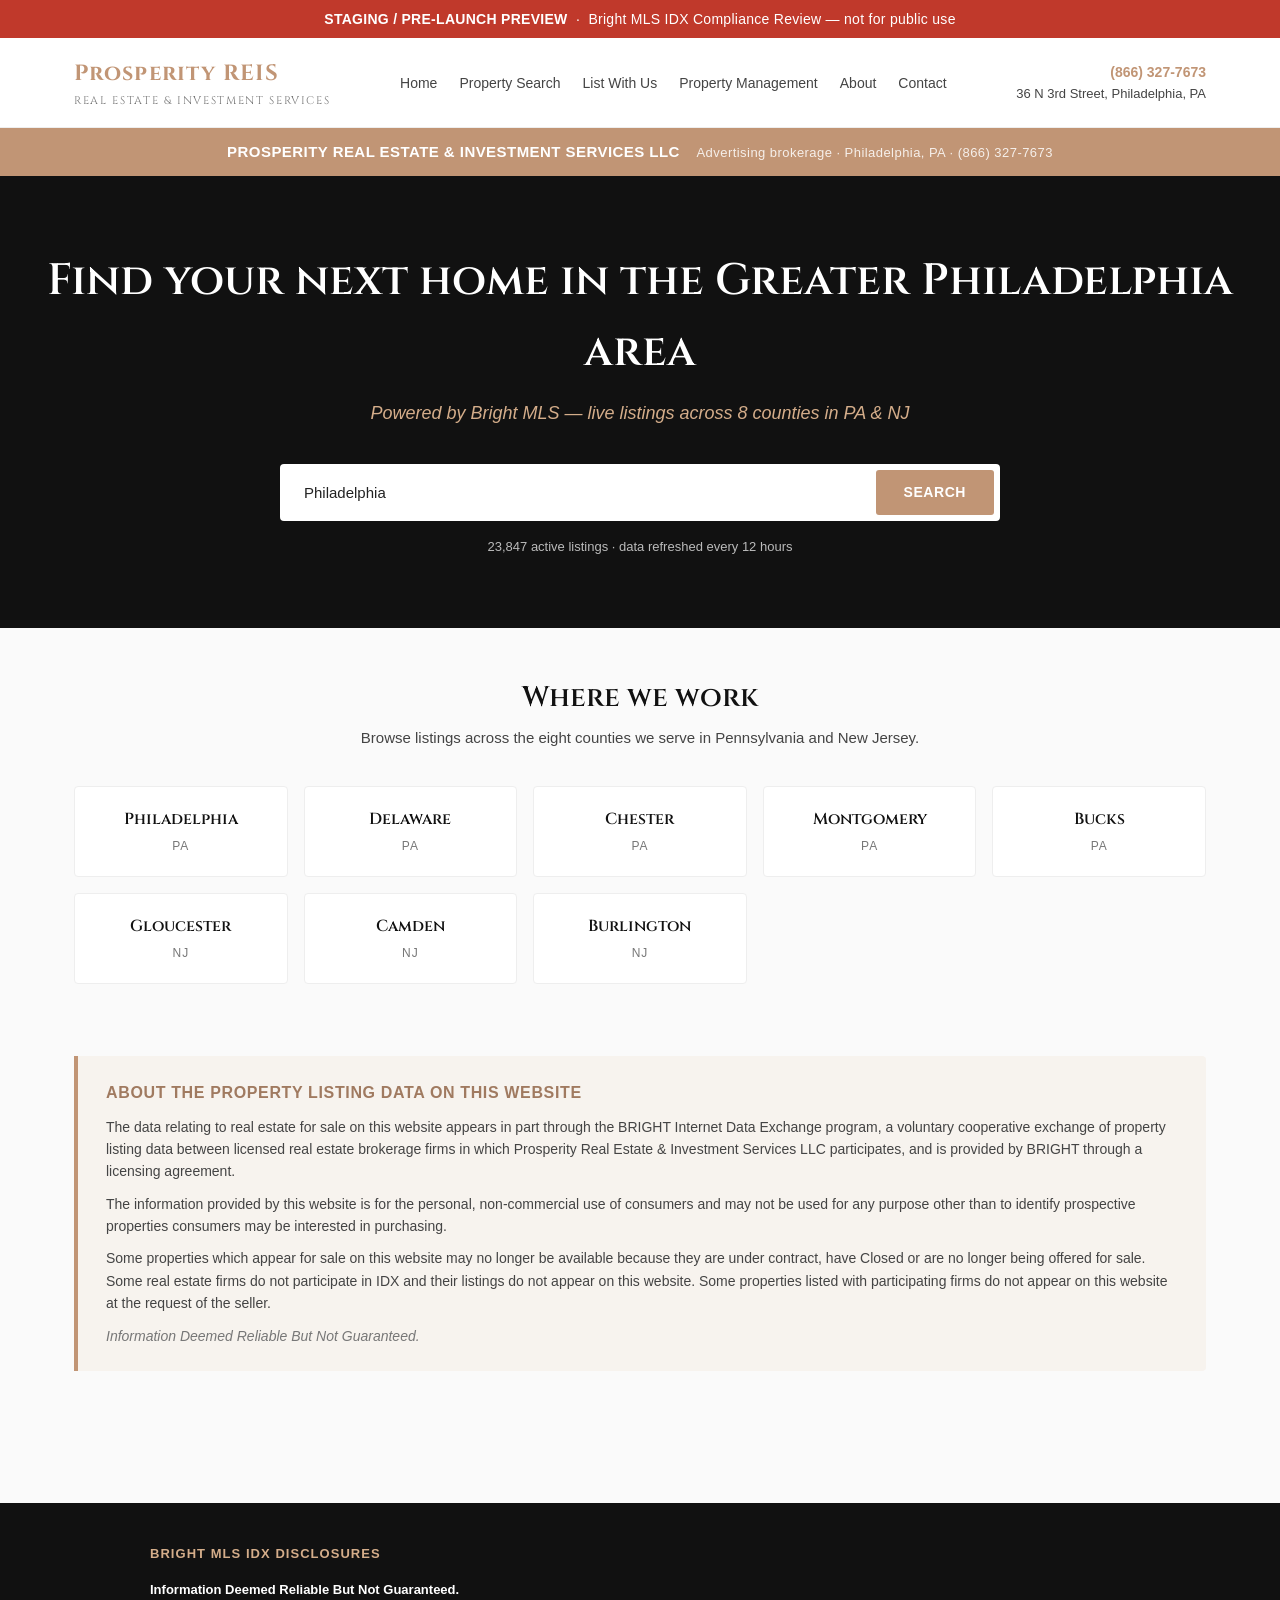
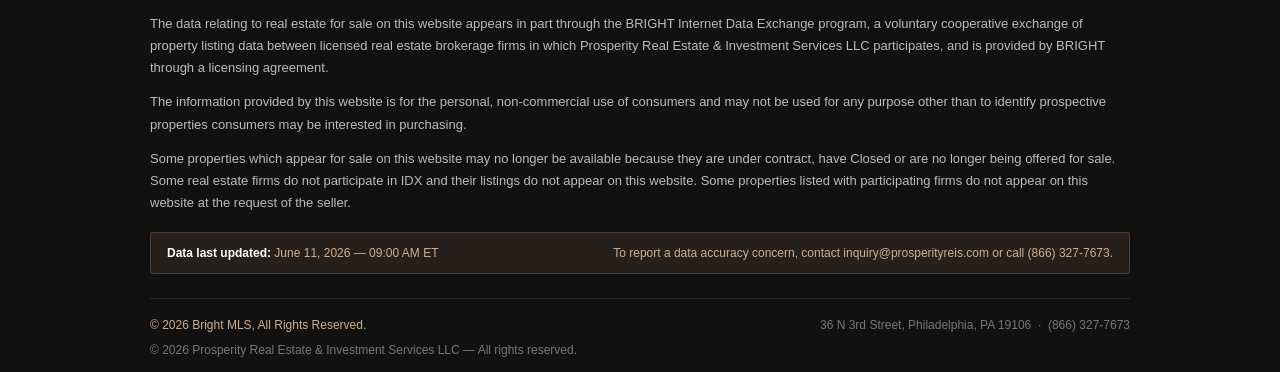
==== index.html @ 3128f634 "Initial commit: Bright MLS IDX staging compliance site - index.html: home page with IDX explainer an" ====
<!DOCTYPE html>
<html lang="en">
<head>
  <meta charset="UTF-8" />
  <meta name="viewport" content="width=device-width, initial-scale=1.0" />
  <meta name="robots" content="noindex, nofollow" />
  <title>Prosperity REIS — IDX Property Search | Staging Preview</title>
  <link rel="preconnect" href="https://fonts.googleapis.com" />
  <link rel="preconnect" href="https://fonts.gstatic.com" crossorigin />
  <link href="https://fonts.googleapis.com/css2?family=Cinzel:wght@400;600;700&display=swap" rel="stylesheet" />
  <link rel="stylesheet" href="assets/style.css" />
</head>
<body>
  <!-- Pre-launch staging banner -->
  <div class="staging-banner">
    <strong>STAGING / PRE-LAUNCH PREVIEW</strong> &nbsp;&middot;&nbsp; Bright MLS IDX Compliance Review &mdash; not for public use
  </div>

  <!-- Site header -->
  <header class="site">
    <div class="inner">
      <div class="brand">
        <div class="brand-mark">
          Prosperity REIS
          <span class="sub">Real Estate &amp; Investment Services</span>
        </div>
      </div>
      <nav>
        <ul>
          <li><a href="index.html">Home</a></li>
          <li><a href="search.html">Property Search</a></li>
          <li><a href="#">List With Us</a></li>
          <li><a href="#">Property Management</a></li>
          <li><a href="#">About</a></li>
          <li><a href="#">Contact</a></li>
        </ul>
      </nav>
      <div class="contact">
        <strong>(866) 327-7673</strong><br />
        36 N 3rd Street, Philadelphia, PA
      </div>
    </div>
  </header>

  <!-- Advertising brokerage prominence (Section 4(i)) -->
  <div class="brokerage-attribution">
    PROSPERITY REAL ESTATE &amp; INVESTMENT SERVICES LLC
    <span>Advertising brokerage &middot; Philadelphia, PA &middot; (866) 327-7673</span>
  </div>

  <!-- Hero -->
  <section class="hero">
    <h1>Find your next home in the Greater Philadelphia area</h1>
    <p class="tagline">Powered by Bright MLS &mdash; live listings across 8 counties in PA &amp; NJ</p>
    <form class="search-box" action="search.html" method="get">
      <input type="text" name="q" placeholder="Enter address, ZIP, or county" value="Philadelphia" />
      <button type="submit">Search</button>
    </form>
    <p class="search-meta">23,847 active listings &middot; data refreshed every 12 hours</p>
  </section>

  <!-- Counties -->
  <section class="section">
    <h2>Where we work</h2>
    <p class="lede">Browse listings across the eight counties we serve in Pennsylvania and New Jersey.</p>
    <div class="county-grid">
      <a class="county-tile" href="search.html?county=philadelphia"><div class="name">Philadelphia</div><div class="state">PA</div></a>
      <a class="county-tile" href="search.html?county=delaware"><div class="name">Delaware</div><div class="state">PA</div></a>
      <a class="county-tile" href="search.html?county=chester"><div class="name">Chester</div><div class="state">PA</div></a>
      <a class="county-tile" href="search.html?county=montgomery"><div class="name">Montgomery</div><div class="state">PA</div></a>
      <a class="county-tile" href="search.html?county=bucks"><div class="name">Bucks</div><div class="state">PA</div></a>
      <a class="county-tile" href="search.html?county=gloucester"><div class="name">Gloucester</div><div class="state">NJ</div></a>
      <a class="county-tile" href="search.html?county=camden"><div class="name">Camden</div><div class="state">NJ</div></a>
      <a class="county-tile" href="search.html?county=burlington"><div class="name">Burlington</div><div class="state">NJ</div></a>
    </div>
  </section>

  <!-- IDX nature & non-commercial use disclosure -->
  <section class="section" style="padding-top: 0;">
    <div class="idx-explainer">
      <h3>About the property listing data on this website</h3>
      <p>The data relating to real estate for sale on this website appears in part through the BRIGHT Internet Data Exchange program, a voluntary cooperative exchange of property listing data between licensed real estate brokerage firms in which Prosperity Real Estate &amp; Investment Services LLC participates, and is provided by BRIGHT through a licensing agreement.</p>
      <p>The information provided by this website is for the personal, non-commercial use of consumers and may not be used for any purpose other than to identify prospective properties consumers may be interested in purchasing.</p>
      <p>Some properties which appear for sale on this website may no longer be available because they are under contract, have Closed or are no longer being offered for sale. Some real estate firms do not participate in IDX and their listings do not appear on this website. Some properties listed with participating firms do not appear on this website at the request of the seller.</p>
      <p style="font-style: italic; color: var(--grey-2);">Information Deemed Reliable But Not Guaranteed.</p>
    </div>
  </section>

  <!-- IDX Disclosures Footer -->
  <footer class="idx-disclosures">
    <div class="inner">
      <h3>Bright MLS IDX Disclosures</h3>

      <p><strong style="color:#fff;">Information Deemed Reliable But Not Guaranteed.</strong></p>

      <p>The data relating to real estate for sale on this website appears in part through the BRIGHT Internet Data Exchange program, a voluntary cooperative exchange of property listing data between licensed real estate brokerage firms in which Prosperity Real Estate &amp; Investment Services LLC participates, and is provided by BRIGHT through a licensing agreement.</p>

      <p>The information provided by this website is for the personal, non-commercial use of consumers and may not be used for any purpose other than to identify prospective properties consumers may be interested in purchasing.</p>

      <p>Some properties which appear for sale on this website may no longer be available because they are under contract, have Closed or are no longer being offered for sale. Some real estate firms do not participate in IDX and their listings do not appear on this website. Some properties listed with participating firms do not appear on this website at the request of the seller.</p>

      <div class="updated">
        <span><strong>Data last updated:</strong> <span id="lastUpdated">June 11, 2026 &mdash; 09:00 AM ET</span></span>
        <span>To report a data accuracy concern, contact <a href="mailto:inquiry@prosperityreis.com" style="color: var(--copper-light);">inquiry@prosperityreis.com</a> or call (866) 327-7673.</span>
      </div>

      <div class="footer-row">
        <div class="copyright-block">
          <span class="bright-copyright">&copy; 2026 Bright MLS, All Rights Reserved.</span>
          <span>&copy; 2026 Prosperity Real Estate &amp; Investment Services LLC &mdash; All rights reserved.</span>
        </div>
        <div>
          36 N 3rd Street, Philadelphia, PA 19106 &nbsp;&middot;&nbsp; (866) 327-7673
        </div>
      </div>
    </div>
  </footer>

  <script>
    // Stamp the "Data last updated" with a real timestamp (refresh-on-load demo)
    (function(){
      var el = document.getElementById('lastUpdated');
      if (!el) return;
      var d = new Date();
      var months = ['January','February','March','April','May','June','July','August','September','October','November','December'];
      var h = d.getHours();
      var ampm = h >= 12 ? 'PM' : 'AM';
---- assets/style.css ----
/* Prosperity REIS — IDX Staging Site Styling
   Matches live prosperityreis.com brand palette */

:root {
  --copper: #c19575;
  --copper-light: #d4ad8a;
  --copper-muted: #a07a60;
  --black: #111111;
  --dark: #0e0e0e;
  --grey-1: #444444;
  --grey-2: #777777;
  --grey-3: #bbbbbb;
  --grey-4: #eeeeee;
  --grey-5: #f7f3ee;
  --white: #ffffff;
  --accent-red: #c0392b;
}

* { box-sizing: border-box; margin: 0; padding: 0; }

html { scroll-behavior: smooth; }

body {
  font-family: -apple-system, BlinkMacSystemFont, 'Segoe UI', Roboto, sans-serif;
  font-size: 16px;
  line-height: 1.6;
  color: #222;
  background: #fafafa;
}

h1, h2, h3, h4 {
  font-family: 'Cinzel', Georgia, serif;
  font-weight: 600;
  color: var(--black);
}

a { color: var(--copper-muted); text-decoration: none; }
a:hover { color: var(--copper); text-decoration: underline; }

/* ---------- staging banner ---------- */
.staging-banner {
  background: var(--accent-red);
  color: #fff;
  padding: 8px 16px;
  text-align: center;
  font-size: 14px;
  font-weight: 500;
  letter-spacing: 0.02em;
}
.staging-banner strong { color: #fff; }

/* ---------- header ---------- */
header.site {
  background: var(--white);
  border-bottom: 1px solid var(--grey-4);
  padding: 18px 0;
}
header.site .inner {
  max-width: 1180px;
  margin: 0 auto;
  padding: 0 24px;
  display: flex;
  align-items: center;
  justify-content: space-between;
  gap: 24px;
}
header.site .brand {
  display: flex;
  align-items: center;
  gap: 14px;
}
header.site .brand-mark {
  font-family: 'Cinzel', Georgia, serif;
  font-weight: 700;
  font-size: 22px;
  color: var(--copper);
  letter-spacing: 0.05em;
}
header.site .brand-mark .sub {
  display: block;
  font-size: 11px;
  font-weight: 400;
  color: var(--grey-2);
  letter-spacing: 0.15em;
  text-transform: uppercase;
}
header.site nav ul {
  display: flex;
  gap: 22px;
  list-style: none;
  font-size: 14px;
}
header.site nav a {
  color: var(--grey-1);
}
header.site nav a:hover { color: var(--copper); }

header.site .contact {
  font-size: 13px;
  color: var(--grey-1);
  text-align: right;
}
header.site .contact strong { color: var(--copper); font-size: 14px; }

/* ---------- hero ---------- */
.hero {
  background: var(--black);
  color: #fff;
  padding: 70px 24px;
  text-align: center;
}
.hero h1 {
  font-size: 44px;
  color: #fff;
  margin-bottom: 12px;
}
.hero .tagline {
  font-size: 18px;
  color: var(--copper-light);
  margin-bottom: 36px;
  font-style: italic;
}
.hero .search-box {
  max-width: 720px;
  margin: 0 auto;
  background: var(--white);
  border-radius: 4px;
  padding: 6px;
  display: flex;
  gap: 6px;
}
.hero .search-box input {
  flex: 1;
  border: none;
  outline: none;
  padding: 14px 18px;
  font-size: 15px;
  color: #222;
}
.hero .search-box button {
  background: var(--copper);
  color: #fff;
  border: none;
  padding: 0 28px;
  border-radius: 3px;
  cursor: pointer;
  font-size: 14px;
  font-weight: 600;
  letter-spacing: 0.04em;
  text-transform: uppercase;
}
.hero .search-box button:hover { background: var(--copper-muted); }
.hero .search-meta {
  margin-top: 16px;
  font-size: 13px;
  color: var(--grey-3);
}

/* ---------- section ---------- */
section.section {
  max-width: 1180px;
  margin: 0 auto;
  padding: 48px 24px;
}
section.section h2 {
  font-size: 28px;
  margin-bottom: 6px;
  text-align: center;
}
section.section .lede {
  text-align: center;
  color: var(--grey-1);
  margin-bottom: 36px;
  font-size: 15px;
}

/* ---------- county tiles ---------- */
.county-grid {
  display: grid;
  grid-template-columns: repeat(auto-fit, minmax(200px, 1fr));
  gap: 16px;
}
.county-tile {
  background: var(--white);
  border: 1px solid var(--grey-4);
  border-radius: 4px;
  padding: 20px 16px;
  text-align: center;
  transition: all 0.2s ease;
  text-decoration: none;
}
.county-tile:hover {
  border-color: var(--copper);
  text-decoration: none;
  transform: translateY(-2px);
}
.county-tile .name {
  font-family: 'Cinzel', Georgia, serif;
  font-weight: 600;
  font-size: 16px;
  color: var(--black);
  margin-bottom: 4px;
}
.county-tile .state {
  font-size: 12px;
  color: var(--grey-2);
  letter-spacing: 0.08em;
  text-transform: uppercase;
}

/* ---------- IDX disclosure (home page block) ---------- */
.idx-explainer {
  background: var(--grey-5);
  border-left: 4px solid var(--copper);
  padding: 24px 28px;
  margin: 24px 0;
  border-radius: 0 4px 4px 0;
  font-size: 14px;
  color: var(--grey-1);
}
.idx-explainer h3 {
  font-size: 16px;
  color: var(--copper-muted);
  margin-bottom: 10px;
  font-family: -apple-system, BlinkMacSystemFont, sans-serif;
  font-weight: 600;
  letter-spacing: 0.04em;
  text-transform: uppercase;
}
.idx-explainer p { margin-bottom: 10px; }
.idx-explainer p:last-child { margin-bottom: 0; }

/* ---------- search-results page ---------- */
.search-header {
  background: var(--white);
  border-bottom: 1px solid var(--grey-4);
  padding: 24px;
}
.search-header .inner {
  max-width: 1180px;
  margin: 0 auto;
  display: flex;
  flex-wrap: wrap;
  align-items: center;
  justify-content: space-between;
  gap: 16px;
}
.search-header .filters {
  display: flex;
  gap: 12px;
  flex-wrap: wrap;
}
.search-header select {
  padding: 8px 12px;
  border: 1px solid var(--grey-4);
  border-radius: 3px;
  font-size: 13px;
  color: #222;
  background: var(--white);
}
.search-header .result-count {
  font-size: 14px;
  color: var(--grey-1);
}
.search-header .result-count strong { color: var(--copper); }

.brokerage-attribution {
  background: var(--copper);
  color: #fff;
  padding: 12px 24px;
  font-size: 15px;
  font-weight: 600;
  text-align: center;
  letter-spacing: 0.03em;
}
.brokerage-attribution span {
  font-size: 13px;
  font-weight: 400;
  margin-left: 12px;
  color: rgba(255,255,255,0.85);
}

.listing-grid {
  max-width: 1180px;
  margin: 36px auto;
  padding: 0 24px;
  display: grid;
  grid-template-columns: repeat(auto-fit, minmax(320px, 1fr));
  gap: 24px;
}

.listing-card {
  background: var(--white);
  border: 1px solid var(--grey-4);
  border-radius: 4px;
  overflow: hidden;
  transition: all 0.2s ease;
  display: flex;
  flex-direction: column;
}
.listing-card:hover {
  border-color: var(--copper);
  text-decoration: none;
  transform: translateY(-2px);
}
.listing-card .photo-wrap {
  position: relative;
  background: linear-gradient(135deg, #c0bdb6 0%, #8a857a 100%);
  height: 210px;
  display: flex;
  align-items: center;
  justify-content: center;
  font-family: 'Cinzel', Georgia, serif;
  color: rgba(255,255,255,0.5);
  font-size: 14px;
  letter-spacing: 0.1em;
  text-transform: uppercase;
}
.listing-card .photo-wrap .mls-watermark {
  position: absolute;
  bottom: 10px;
  right: 10px;
  background: rgba(0,0,0,0.65);
  color: #fff;
  padding: 4px 10px;
  font-size: 11px;
  border-radius: 3px;
  letter-spacing: 0.05em;
  font-family: -apple-system, sans-serif;
}
.listing-card .price {
  padding: 16px 20px 6px;
  font-family: 'Cinzel', Georgia, serif;
  font-size: 22px;
  font-weight: 700;
  color: var(--black);
}
.listing-card .address {
  padding: 0 20px 10px;
  font-size: 14px;
  color: var(--grey-1);
}
.listing-card .specs {
  padding: 0 20px 14px;
  font-size: 13px;
  color: var(--grey-2);
  display: flex;
  gap: 12px;
}
.listing-card .specs span { display: inline-block; }
.listing-card .listing-broker {
  padding: 12px 20px;
  background: var(--grey-5);
  border-top: 1px solid var(--grey-4);
  font-size: 12px;
  color: var(--grey-1);
  margin-top: auto;
}
.listing-card .listing-broker .label {
  font-weight: 600;
  color: var(--copper-muted);
  letter-spacing: 0.04em;
  font-size: 11px;
  text-transform: uppercase;
  margin-bottom: 2px;
}
.listing-card .ad-broker {
  padding: 10px 20px;
  background: var(--black);
  color: #fff;
  font-size: 12px;
  text-align: center;
  letter-spacing: 0.04em;
}
.listing-card .ad-broker strong { color: var(--copper-light); }

/* ---------- listing detail page ---------- */
.listing-detail {
  max-width: 1180px;
  margin: 0 auto;
  padding: 48px 24px;
}
.listing-detail .photo-hero {
  width: 100%;
  height: 460px;
  background: linear-gradient(135deg, #a09a8e 0%, #5e574f 100%);
  position: relative;
  display: flex;
  align-items: center;
  justify-content: center;
  font-family: 'Cinzel', Georgia, serif;
  color: rgba(255,255,255,0.4);
  font-size: 20px;
  letter-spacing: 0.15em;
  text-transform: uppercase;
  margin-bottom: 30px;
  border-radius: 4px;
}
.listing-detail .photo-hero .mls-watermark {
  position: absolute;
  bottom: 16px;
  right: 16px;
  background: rgba(0,0,0,0.7);
  color: #fff;
  padding: 6px 14px;
  font-size: 12px;
  border-radius: 4px;
  letter-spacing: 0.06em;
  font-family: -apple-system, sans-serif;
}
.listing-detail .price {
  font-family: 'Cinzel', Georgia, serif;
  font-size: 42px;
  color: var(--black);
  margin-bottom: 6px;
}
.listing-detail .address {
  font-size: 18px;
  color: var(--grey-1);
  margin-bottom: 16px;
}
.listing-detail .badges {
  display: flex;
  gap: 10px;
  margin-bottom: 24px;
  flex-wrap: wrap;
}
.listing-detail .badge {
  background: var(--copper);
  color: #fff;
  padding: 5px 12px;
  border-radius: 3px;
  font-size: 12px;
  letter-spacing: 0.05em;
  font-weight: 500;
}
.listing-detail .badge.estimate {
  background: var(--grey-1);
}
.listing-detail .specs-row {
  display: flex;
  gap: 32px;
  padding: 20px 0;
  border-top: 1px solid var(--grey-4);
  border-bottom: 1px solid var(--grey-4);
  margin-bottom: 30px;
  font-size: 14px;
  color: var(--grey-1);
  flex-wrap: wrap;
}
.listing-detail .specs-row .spec strong {
  display: block;
  font-size: 12px;
  color: var(--grey-2);
  text-transform: uppercase;
  letter-spacing: 0.06em;
  margin-bottom: 2px;
  font-weight: 600;
}
.listing-detail .description {
  font-size: 15px;
  color: var(--grey-1);
  line-height: 1.8;
  margin-bottom: 30px;
}

.listing-detail .attribution-block {
  background: var(--grey-5);
  padding: 24px;
  border-radius: 4px;
  margin-bottom: 24px;
}
.listing-detail .attribution-block .ad-broker {
  font-size: 18px;
  color: var(--black);
  font-weight: 600;
  font-family: 'Cinzel', Georgia, serif;
  margin-bottom: 8px;
}
.listing-detail .attribution-block .ad-broker-detail {
  font-size: 13px;
  color: var(--grey-1);
  margin-bottom: 18px;
}
.listing-detail .attribution-block .listing-broker {
  font-size: 14px;
  color: var(--grey-1);
}
.listing-detail .attribution-block .listing-broker strong { color: var(--copper-muted); }
.listing-detail .attribution-block .agent-line {
  font-size: 13px;
  color: var(--grey-2);
  margin-top: 6px;
}

.listing-detail .accuracy-inline {
  padding: 12px 18px;
  background: var(--grey-5);
  border-left: 3px solid var(--grey-2);
  font-size: 13px;
  color: var(--grey-1);
  font-style: italic;
  margin-bottom: 24px;
  border-radius: 0 3px 3px 0;
}

/* ---------- IDX disclosures footer block ---------- */
.idx-disclosures {
  background: var(--black);
  color: var(--grey-3);
  padding: 40px 24px 12px;
  margin-top: 60px;
  font-size: 13px;
  line-height: 1.7;
}
.idx-disclosures .inner {
  max-width: 980px;
  margin: 0 auto;
}
.idx-disclosures h3 {
  color: var(--copper-light);
  font-family: -apple-system, BlinkMacSystemFont, sans-serif;
  font-size: 13px;
  letter-spacing: 0.08em;
  text-transform: uppercase;
  margin-bottom: 14px;
  font-weight: 600;
}
.idx-disclosures p {
  margin-bottom: 12px;
}
.idx-disclosures .updated {
  background: rgba(193, 149, 117, 0.12);
  border: 1px solid rgba(193, 149, 117, 0.25);
  padding: 10px 16px;
  border-radius: 3px;
  color: var(--copper-light);
  font-size: 12px;
  margin: 18px 0;
  display: flex;
  align-items: center;
  justify-content: space-between;
  flex-wrap: wrap;
  gap: 12px;
}
.idx-disclosures .updated strong { color: #fff; }
.idx-disclosures .footer-row {
  border-top: 1px solid rgba(255,255,255,0.1);
  padding-top: 16px;
  margin-top: 24px;
  font-size: 12px;
  color: var(--grey-2);
  display: flex;
  justify-content: space-between;
  flex-wrap: wrap;
  gap: 12px;
}
.idx-disclosures .footer-row .copyright-block { display: flex; flex-direction: column; gap: 4px; }
.idx-disclosures .footer-row .bright-copyright { color: var(--copper-light); }

/* ---------- responsive ---------- */
@media (max-width: 760px) {
  header.site .inner { flex-direction: column; align-items: flex-start; }
  header.site nav ul { flex-wrap: wrap; gap: 12px; font-size: 13px; }
  .hero h1 { font-size: 32px; }
  .hero .search-box { flex-direction: column; padding: 10px; }
  .hero .search-box button { padding: 12px; }
  .listing-detail .price { font-size: 32px; }
}
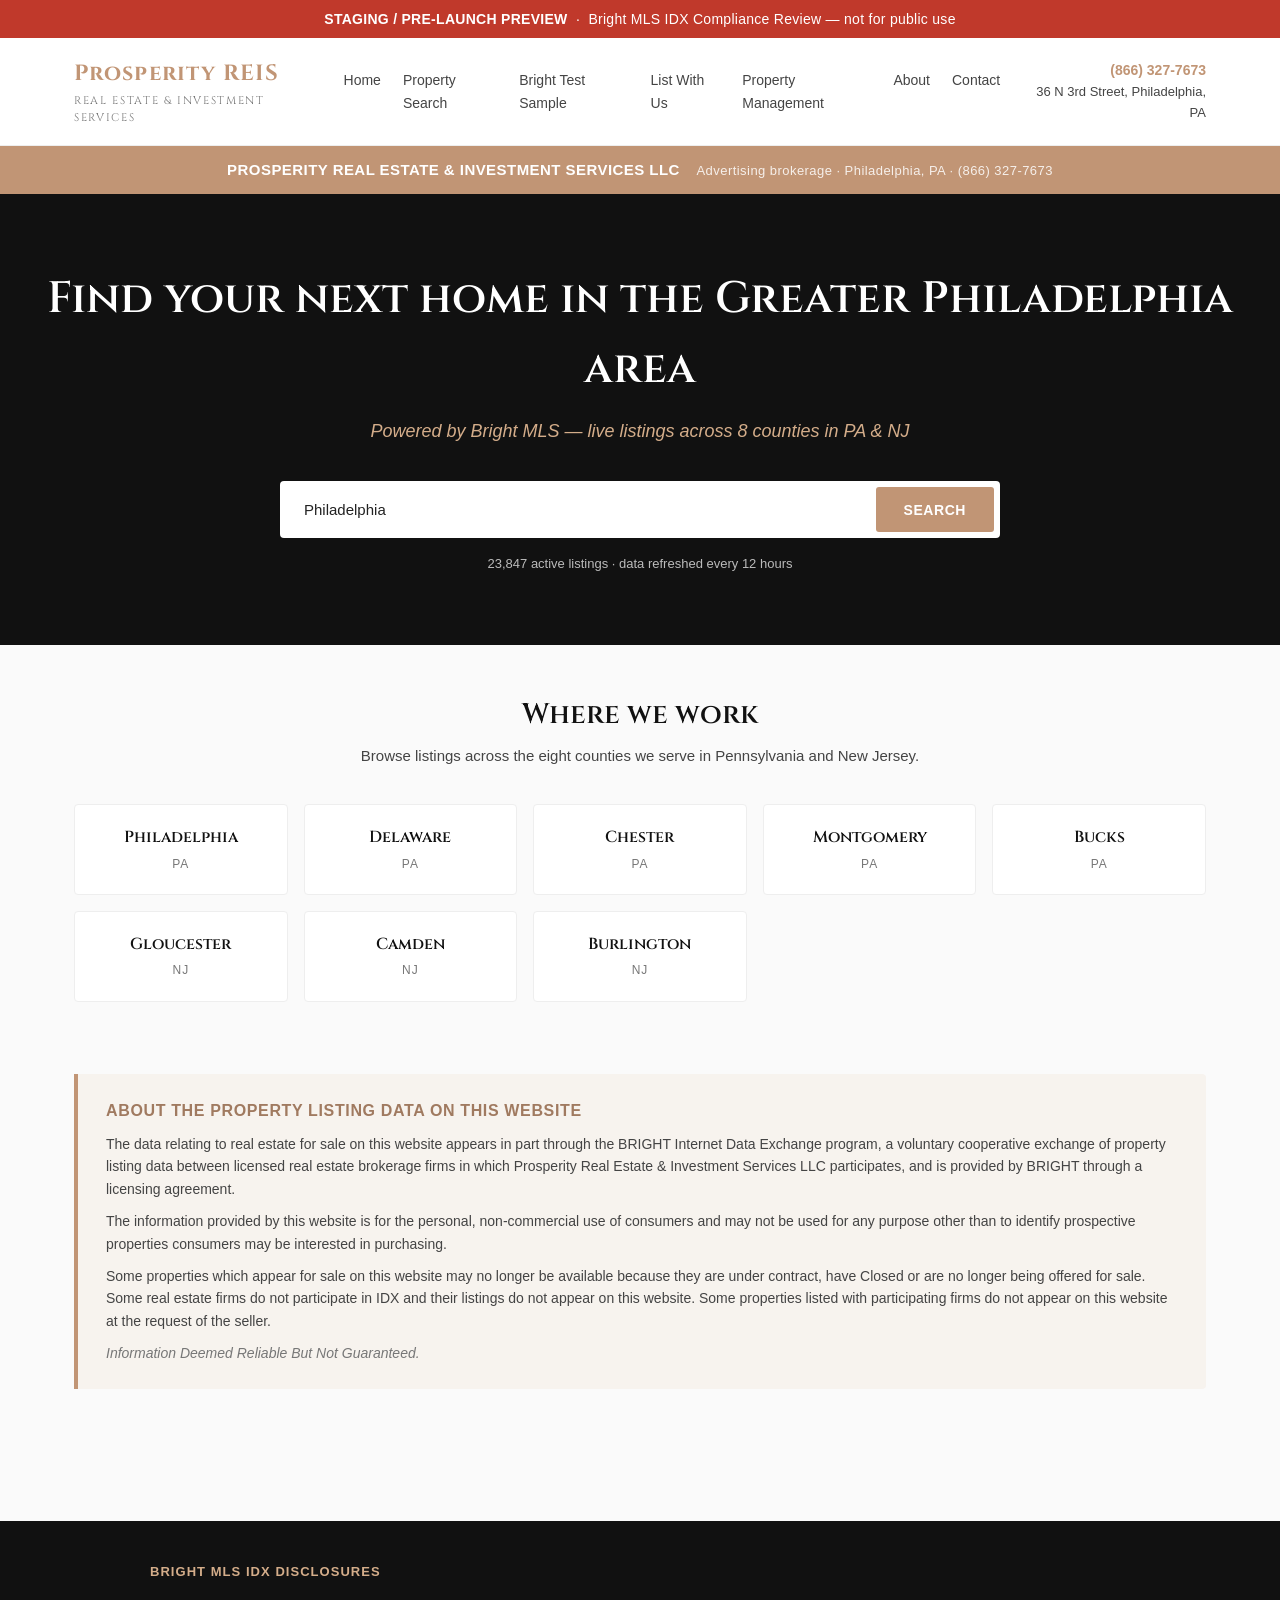
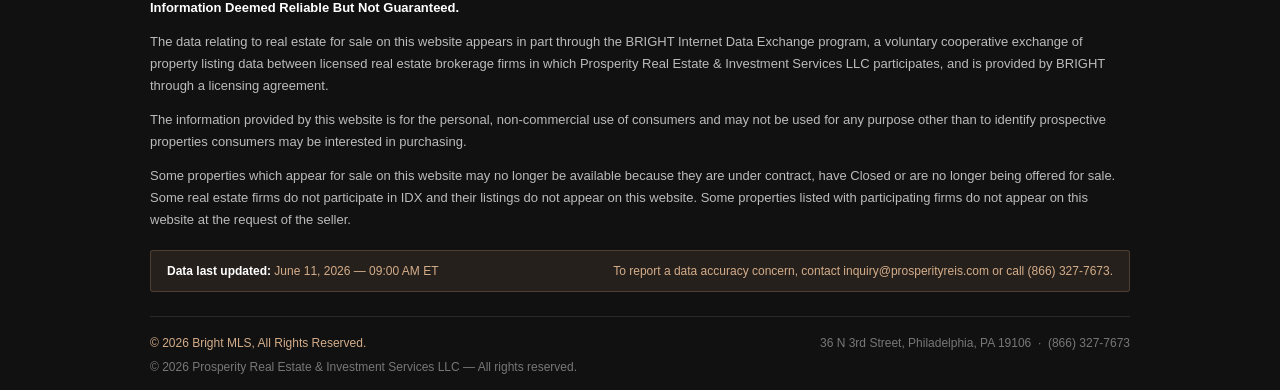
==== commit f9237ba4: "Add PA and NJ property search page - 179 live Bright listings" ====
--- a/index.html
+++ b/index.html
@@ -28,7 +28,8 @@
       <nav>
         <ul>
           <li><a href="index.html">Home</a></li>
-          <li><a href="search.html">Property Search</a></li>
+          <li><a href="property-search/">Property Search</a></li>
+          <li><a href="search.html">Bright Test Sample</a></li>
           <li><a href="#">List With Us</a></li>
           <li><a href="#">Property Management</a></li>
           <li><a href="#">About</a></li>
@@ -101,7 +102,7 @@
 
       <div class="updated">
         <span><strong>Data last updated:</strong> <span id="lastUpdated">June 11, 2026 &mdash; 09:00 AM ET</span></span>
-        <span>To report a data accuracy concern, contact <a href="mailto:inquiry@prosperityreis.com" style="color: var(--copper-light);">inquiry@prosperityreis.com</a> or call (866) 327-7673.</span>
+        <span>To report a data accuracy concern, contact <a href="mailto:inquiry&#64;prosperityreis.com" style="color: var(--copper-light);">inquiry&#64;prosperityreis.com</a> or call (866) 327-7673.</span>
       </div>
 
       <div class="footer-row">
--- a/assets/style.css
+++ b/assets/style.css
@@ -567,3 +567,58 @@
   .hero .search-box button { padding: 12px; }
   .listing-detail .price { font-size: 32px; }
 }
+
+/* ------------------------------------------------------------------
+   Bright MLS display instructions (policy effective 2026-09-30)
+   Styles for listings whose price or photos the listing broker has
+   instructed us not to display, and for real feed photography.
+   ------------------------------------------------------------------ */
+
+.listing-card .photo-wrap img,
+.listing-detail .photo-hero img {
+  position: absolute;
+  inset: 0;
+  width: 100%;
+  height: 100%;
+  object-fit: cover;
+  display: block;
+}
+
+.listing-detail .photo-strip {
+  display: flex;
+  gap: 8px;
+  overflow-x: auto;
+  margin: 12px 0 20px;
+  padding-bottom: 4px;
+}
+
+.listing-detail .photo-strip img {
+  height: 86px;
+  width: 128px;
+  object-fit: cover;
+  border-radius: 4px;
+  flex: 0 0 auto;
+  background: #1a1a1a;
+}
+
+/* Price withheld per InternetListingDisplayPricesYN = N.
+   Deliberately not styled to look like a price: it is a referral line,
+   and must never be mistaken for a dollar figure or sorted as one. */
+.listing-card .price.price-withheld,
+.listing-detail .price.price-withheld {
+  font-size: 15px;
+  font-weight: 500;
+  line-height: 1.35;
+  letter-spacing: 0;
+  color: #a07a60;
+  font-family: -apple-system, BlinkMacSystemFont, 'Segoe UI', Roboto, sans-serif;
+}
+
+.listing-detail .price.price-withheld {
+  font-size: 18px;
+  margin-bottom: 4px;
+}
+
+@media (max-width: 640px) {
+  .listing-detail .price.price-withheld { font-size: 16px; }
+}
